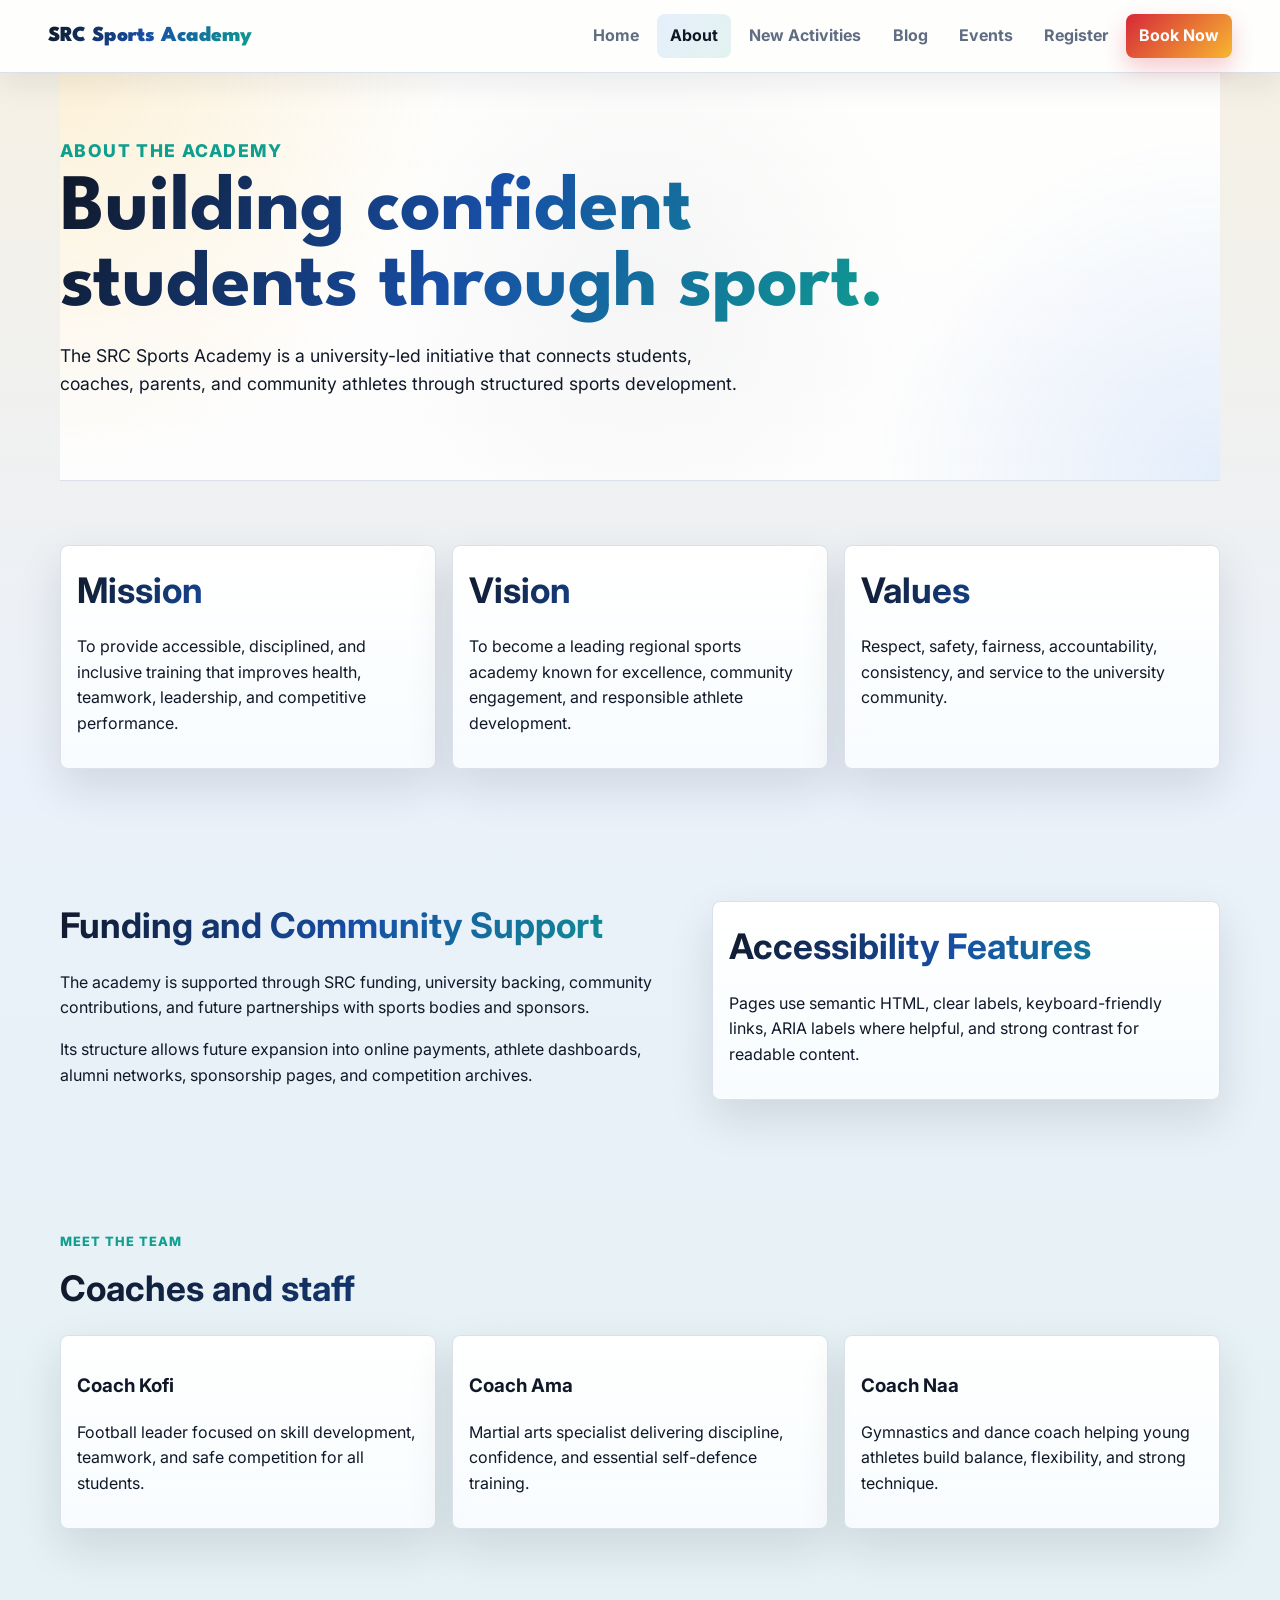
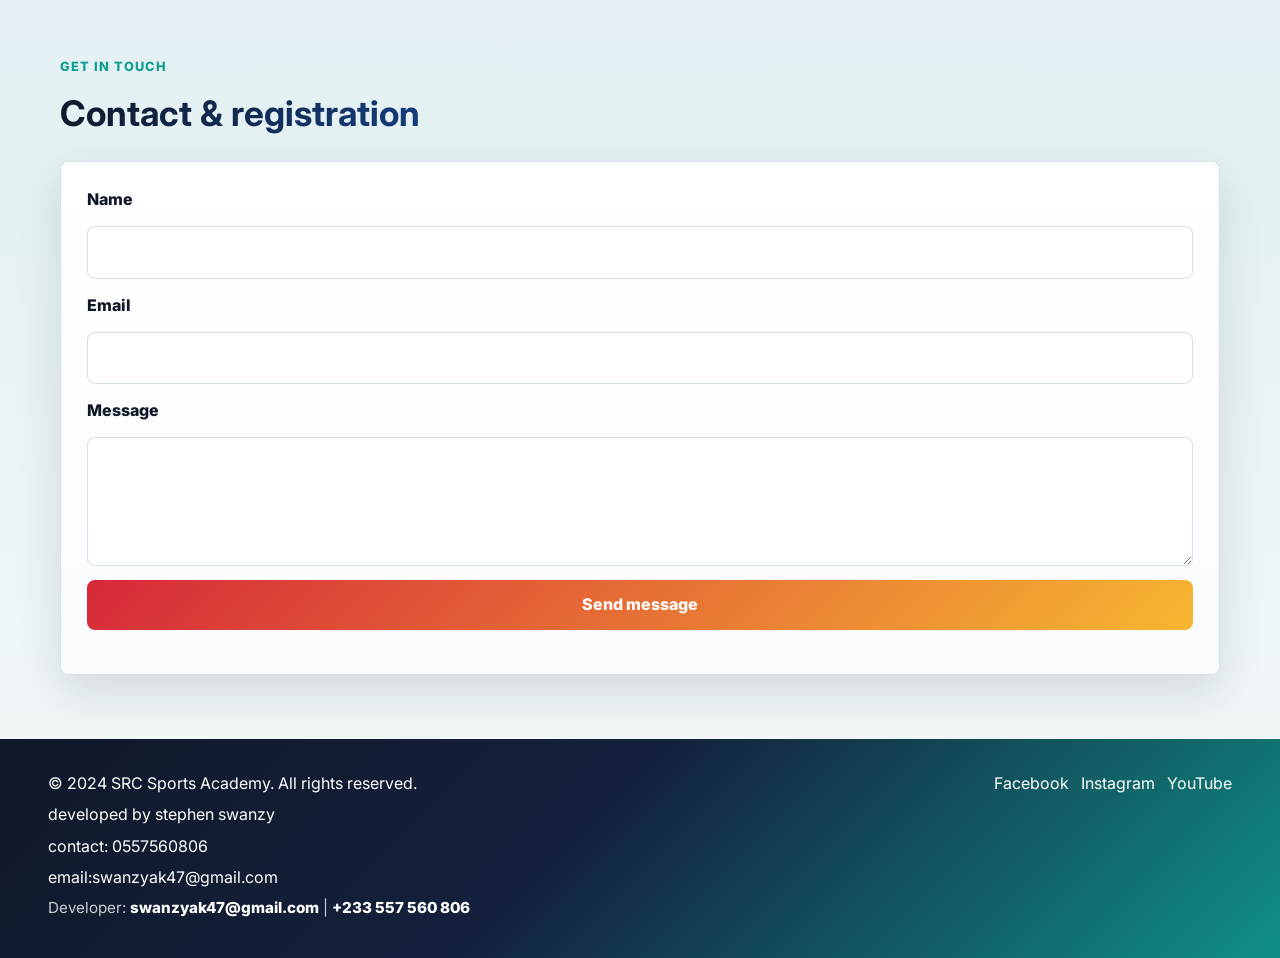
==== about.html @ c1845fde "Fix hosted asset paths" ====
<!DOCTYPE html>
<html lang="en">
<head>
  <meta charset="UTF-8">
  <meta name="viewport" content="width=device-width, initial-scale=1.0">
  <title>SRC Sports Academy | About</title>
  <link rel="stylesheet" href="css/styles.css">
</head>
<body>
  <header class="site-header">
    <a class="brand" href="index.html">SRC Sports Academy</a>
    <button class="nav-toggle" type="button" aria-label="Open navigation" aria-expanded="false">☰</button>
    <nav class="site-nav" aria-label="Main navigation">
      <a href="index.html">Home</a>
      <a class="active" href="about.html">About</a>
      <a href="activities.html">New Activities</a>
      <a href="blog.html">Blog</a>
      <a href="events.html">Events</a>
      <a href="register.html">Register</a>
      <a class="book-link" href="booking.html">Book Now</a>
    </nav>
  </header>

  <main class="page-shell">
    <section class="page-hero">
      <p class="eyebrow">About the academy</p>
      <h1>Building confident students through sport.</h1>
      <p>The SRC Sports Academy is a university-led initiative that connects students, coaches, parents, and community athletes through structured sports development.</p>
    </section>

    <section class="section card-grid three-column">
      <article class="info-card searchable">
        <h2>Mission</h2>
        <p>To provide accessible, disciplined, and inclusive training that improves health, teamwork, leadership, and competitive performance.</p>
      </article>
      <article class="info-card searchable">
        <h2>Vision</h2>
        <p>To become a leading regional sports academy known for excellence, community engagement, and responsible athlete development.</p>
      </article>
      <article class="info-card searchable">
        <h2>Values</h2>
        <p>Respect, safety, fairness, accountability, consistency, and service to the university community.</p>
      </article>
    </section>

    <section class="section split-section">
      <div class="searchable">
        <h2>Funding and Community Support</h2>
        <p>The academy is supported through SRC funding, university backing, community contributions, and future partnerships with sports bodies and sponsors.</p>
        <p>Its structure allows future expansion into online payments, athlete dashboards, alumni networks, sponsorship pages, and competition archives.</p>
      </div>
      <aside class="notice-box" aria-label="Accessibility features">
        <h2>Accessibility Features</h2>
        <p>Pages use semantic HTML, clear labels, keyboard-friendly links, ARIA labels where helpful, and strong contrast for readable content.</p>
      </aside>
    </section>

    <section class="section" aria-labelledby="coach-title">
      <div class="section-heading">
        <p class="eyebrow">Meet the team</p>
        <h2 id="coach-title">Coaches and staff</h2>
      </div>
      <div class="card-grid three-column">
        <article class="info-card searchable">
          <h3>Coach Kofi</h3>
          <p>Football leader focused on skill development, teamwork, and safe competition for all students.</p>
        </article>
        <article class="info-card searchable">
          <h3>Coach Ama</h3>
          <p>Martial arts specialist delivering discipline, confidence, and essential self-defence training.</p>
        </article>
        <article class="info-card searchable">
          <h3>Coach Naa</h3>
          <p>Gymnastics and dance coach helping young athletes build balance, flexibility, and strong technique.</p>
        </article>
      </div>
    </section>

    <section class="section" aria-labelledby="contact-title">
      <div class="section-heading">
        <p class="eyebrow">Get in touch</p>
        <h2 id="contact-title">Contact & registration</h2>
      </div>
      <form class="academy-form validate-form" data-form-type="contact" aria-label="Contact form">
        <label for="contact-name">Name</label>
        <input id="contact-name" name="fullName" type="text" required>

        <label for="contact-email">Email</label>
        <input id="contact-email" name="email" type="email" required>

        <label for="contact-message">Message</label>
        <textarea id="contact-message" name="notes" rows="4" required></textarea>

        <button class="primary-button" type="submit">Send message</button>
        <p class="form-message" aria-live="polite"></p>
      </form>
    </section>
  </main>

  <footer class="site-footer">
    <div>

      <p>&copy; 2024 SRC Sports Academy. All rights reserved.</p>
      <p>developed by stephen swanzy</p>
      <p>contact: 0557560806</p>
      <p>email:swanzyak47@gmail.com</p>
      <p class="developer-credit">Developer: <a href="mailto:swanzyak47@gmail.com">swanzyak47@gmail.com</a> | <a href="tel:+233557560806">+233 557 560 806</a></p>
    </div>
    <div class="social-links">
      <a href="https://www.facebook.com">Facebook</a>
      <a href="https://www.instagram.com">Instagram</a>
      <a href="https://www.youtube.com">YouTube</a>
    </div>
  </footer>
  <script src="https://code.jquery.com/jquery-3.7.1.min.js"></script>
  <script src="javascript/app.js"></script>
</body>
</html>
---- css/styles.css ----
@import url("https://fonts.googleapis.com/css2?family=Inter:wght@400;500;700;800;900&family=League+Spartan:wght@700;800;900&display=swap");

:root {
  --ink: #101828;
  --navy: #14213d;
  --muted: #5f6c82;
  --paper: #f6f8fb;
  --panel: #ffffff;
  --panel-soft: rgba(255, 255, 255, 0.86);
  --line: #d7deea;
  --accent: #d62839;
  --accent-dark: #9f1d2b;
  --gold: #f7b731;
  --green: #0f9f8f;
  --sky: #2f80ed;
  --shadow: 0 18px 45px rgba(16, 24, 40, 0.12);
  --shadow-strong: 0 24px 70px rgba(16, 24, 40, 0.2);
  --heading-gradient: linear-gradient(120deg, #101828 0%, #174ea6 48%, #0f9f8f 100%);
  --hero-gradient: linear-gradient(120deg, #ffffff 0%, #f7b731 45%, #80e8dc 100%);
  --button-gradient: linear-gradient(135deg, #d62839, #f7b731);
}

* {
  box-sizing: border-box;
}

html {
  scroll-behavior: smooth;
}

body {
  margin: 0;
  font-family: "Inter", Arial, Helvetica, sans-serif;
  line-height: 1.6;
  color: var(--ink);
  background:
    linear-gradient(180deg, rgba(247, 183, 49, 0.12), rgba(47, 128, 237, 0.06) 30%, rgba(15, 159, 143, 0.08) 70%, rgba(246, 248, 251, 1)),
    var(--paper);
}

img,
video,
iframe {
  max-width: 100%;
}

a {
  color: inherit;
}

button,
input,
select,
textarea {
  font: inherit;
}

button:focus-visible,
a:focus-visible,
input:focus-visible,
select:focus-visible,
textarea:focus-visible {
  outline: 3px solid var(--gold);
  outline-offset: 3px;
}

.site-header {
  position: sticky;
  top: 0;
  z-index: 20;
  display: flex;
  align-items: center;
  justify-content: space-between;
  gap: 1rem;
  padding: 0.9rem clamp(1rem, 4vw, 3rem);
  background: rgba(255, 255, 255, 0.9);
  border-bottom: 1px solid rgba(215, 222, 234, 0.9);
  box-shadow: 0 10px 30px rgba(16, 24, 40, 0.08);
  backdrop-filter: blur(16px);
}

.brand {
  font-family: "League Spartan", Arial, Helvetica, sans-serif;
  font-size: 1.34rem;
  font-weight: 900;
  text-decoration: none;
  color: transparent;
  background: var(--heading-gradient);
  background-clip: text;
  -webkit-background-clip: text;
}

.site-nav {
  display: flex;
  align-items: center;
  gap: 0.35rem;
}

.site-nav a {
  text-decoration: none;
  padding: 0.55rem 0.8rem;
  border-radius: 8px;
  color: var(--muted);
  font-weight: 700;
  transition: background 0.2s ease, color 0.2s ease, transform 0.2s ease;
}

.site-nav a:hover,
.site-nav a.active {
  background: linear-gradient(135deg, rgba(47, 128, 237, 0.12), rgba(15, 159, 143, 0.12));
  color: var(--ink);
}

.site-nav a:hover {
  transform: translateY(-1px);
}

.site-nav .book-link {
  color: #ffffff;
  background: var(--button-gradient);
  box-shadow: 0 10px 22px rgba(214, 40, 57, 0.24);
}

.site-nav .book-link:hover,
.site-nav .book-link.active {
  color: #ffffff;
  background: linear-gradient(135deg, var(--accent-dark), #d48605);
}

.nav-toggle {
  display: none;
  border: 1px solid var(--line);
  background: var(--panel);
  color: var(--ink);
  border-radius: 8px;
  padding: 0.45rem 0.7rem;
  cursor: pointer;
}

.hero {
  position: relative;
  min-height: 86vh;
  display: grid;
  align-items: end;
  overflow: hidden;
  background: var(--navy);
}

.hero::after {
  content: "";
  position: absolute;
  inset: 0;
  background:
    linear-gradient(90deg, rgba(8, 16, 35, 0.94), rgba(20, 33, 61, 0.62) 52%, rgba(20, 33, 61, 0.18)),
    linear-gradient(0deg, rgba(8, 16, 35, 0.82), rgba(8, 16, 35, 0.08) 48%);
}

.hero-video {
  position: absolute;
  inset: 0;
  width: 100%;
  height: 100%;
  object-fit: cover;
  opacity: 0.86;
}

.hero-overlay {
  position: relative;
  z-index: 1;
  width: min(900px, 92vw);
  padding: 0 clamp(1rem, 4vw, 3rem) 9vh;
  color: #ffffff;
}

.hero h1,
.page-hero h1 {
  margin: 0;
  font-family: "League Spartan", Arial, Helvetica, sans-serif;
  font-size: clamp(3.7rem, 11vw, 8.8rem);
  line-height: 0.88;
  letter-spacing: 0;
}

.hero-lead,
.page-hero p {
  max-width: 700px;
  font-size: 1.1rem;
}

.hero h1 {
  max-width: 920px;
  color: transparent;
  background: var(--hero-gradient);
  background-clip: text;
  -webkit-background-clip: text;
  text-shadow: 0 10px 34px rgba(0, 0, 0, 0.35);
}

.page-hero h1,
.section-heading h2,
.section h2,
.search-panel h2 {
  color: transparent;
  background: var(--heading-gradient);
  background-clip: text;
  -webkit-background-clip: text;
}

.page-hero h1 {
  max-width: 850px;
  font-size: clamp(2.7rem, 7vw, 5rem);
  line-height: 0.95;
}

.hero-lead {
  margin: 1.15rem 0 0;
  color: rgba(255, 255, 255, 0.94);
  font-size: clamp(1.08rem, 2vw, 1.45rem);
  font-weight: 500;
  line-height: 1.55;
}

.eyebrow {
  margin: 0 0 0.45rem;
  color: var(--green);
  font-size: 0.8rem;
  font-weight: 800;
  letter-spacing: 0.08em;
  text-transform: uppercase;
}

.hero .eyebrow {
  color: var(--gold);
}

.primary-button {
  display: inline-flex;
  align-items: center;
  justify-content: center;
  min-height: 44px;
  border: 0;
  border-radius: 8px;
  padding: 0.75rem 1rem;
  color: #ffffff;
  background: var(--button-gradient);
  text-decoration: none;
  font-weight: 800;
  cursor: pointer;
  transition: background 0.2s ease, transform 0.2s ease, box-shadow 0.2s ease;
}

.primary-button:hover {
  background: linear-gradient(135deg, var(--accent-dark), #d48605);
  transform: translateY(-1px);
  box-shadow: var(--shadow);
}

.secondary-button {
  display: inline-flex;
  align-items: center;
  justify-content: center;
  min-height: 44px;
  border: 1px solid rgba(255, 255, 255, 0.55);
  border-radius: 8px;
  padding: 0.75rem 1rem;
  color: #ffffff;
  background: rgba(255, 255, 255, 0.08);
  text-decoration: none;
  font-weight: 800;
  transition: background 0.2s ease, transform 0.2s ease;
}

.secondary-button:hover {
  background: rgba(255, 255, 255, 0.18);
  transform: translateY(-1px);
}

.hero-actions,
.hero-stats {
  display: flex;
  gap: 0.8rem;
  flex-wrap: wrap;
  align-items: center;
}

.hero-actions {
  margin-top: 1.25rem;
}

.hero-stats {
  margin-top: 1.5rem;
}

.hero-stats span {
  min-width: 120px;
  border: 1px solid rgba(255, 255, 255, 0.22);
  border-radius: 8px;
  padding: 0.65rem 0.8rem;
  background: rgba(255, 255, 255, 0.13);
  backdrop-filter: blur(8px);
  box-shadow: 0 16px 34px rgba(0, 0, 0, 0.16);
}

.hero-stats strong {
  display: block;
  color: var(--gold);
  font-size: 1.45rem;
  line-height: 1;
}

.page-shell {
  width: min(1160px, 92vw);
  margin: 0 auto;
}

.page-hero,
.section,
.search-panel,
.form-section {
  padding: clamp(2.2rem, 6vw, 4rem) 0;
}

.page-hero {
  position: relative;
  border-bottom: 1px solid rgba(215, 222, 234, 0.9);
  background: radial-gradient(circle at top left, rgba(247, 183, 49, 0.18), transparent 32%),
    radial-gradient(circle at bottom right, rgba(47, 128, 237, 0.12), transparent 28%),
    linear-gradient(180deg, rgba(255, 255, 255, 0.92), rgba(255, 255, 255, 0.88));
  overflow: hidden;
}

.page-hero::before {
  content: "";
  position: absolute;
  inset: 0;
  background: radial-gradient(circle at center, rgba(20, 33, 61, 0.04), transparent 45%);
  pointer-events: none;
}

.page-hero * {
  position: relative;
}

.feature-card {
  background: linear-gradient(180deg, rgba(255, 255, 255, 0.98), rgba(249, 252, 255, 0.95));
  border: 1px solid rgba(215, 222, 234, 0.9);
  border-radius: 16px;
  box-shadow: 0 18px 40px rgba(16, 24, 40, 0.08);
  padding: 1.5rem;
}

.feature-card h3,
.feature-card p {
  margin: 0;
}

.faq-list {
  margin: 1rem 0 0;
  padding-left: 1.2rem;
  color: var(--muted);
}

.faq-list li {
  margin-bottom: 0.85rem;
  line-height: 1.55;
}

.faq-list strong {
  display: block;
  margin-bottom: 0.25rem;
  color: var(--ink);
}

.section-heading {
  margin-bottom: 1.2rem;
}

.section-heading h2,
.section h2,
.search-panel h2 {
  margin: 0;
  font-size: clamp(1.5rem, 3vw, 2.2rem);
}

.search-panel {
  width: min(1160px, 92vw);
  margin: 0 auto;
  display: grid;
  grid-template-columns: 1fr minmax(240px, 420px);
  gap: 1rem;
  align-items: end;
  padding-inline: clamp(1rem, 3vw, 1.4rem);
  border: 1px solid rgba(215, 222, 234, 0.86);
  border-radius: 8px;
  background: var(--panel-soft);
  box-shadow: var(--shadow);
  backdrop-filter: blur(14px);
}

.search-label {
  font-weight: 800;
}

.site-search,
.academy-form input,
.academy-form select,
.academy-form textarea,
.forum-form input,
.forum-form textarea {
  width: 100%;
  border: 1px solid rgba(215, 222, 234, 0.95);
  border-radius: 8px;
  padding: 0.78rem 0.85rem;
  background: rgba(255, 255, 255, 0.94);
  color: var(--ink);
  box-shadow: inset 0 1px 0 rgba(255, 255, 255, 0.75);
  transition: border-color 0.2s ease, box-shadow 0.2s ease;
}

.site-search:focus,
.academy-form input:focus,
.academy-form select:focus,
.academy-form textarea:focus,
.forum-form input:focus,
.forum-form textarea:focus {
  border-color: var(--sky);
  box-shadow: 0 0 0 4px rgba(47, 128, 237, 0.12);
}

.help-text,
.form-message {
  margin: 0.35rem 0 0;
  color: var(--muted);
}

.card-grid {
  display: grid;
  grid-template-columns: repeat(4, minmax(0, 1fr));
  gap: 1rem;
}

.two-column {
  grid-template-columns: repeat(2, minmax(0, 1fr));
}

.three-column {
  grid-template-columns: repeat(3, minmax(0, 1fr));
}

.sport-card,
.info-card,
.feature-card,
.post-card,
.question-card,
.notice-box {
  background: linear-gradient(180deg, rgba(255, 255, 255, 0.97), rgba(249, 252, 255, 0.93));
  border: 1px solid rgba(215, 222, 234, 0.9);
  border-radius: 8px;
  box-shadow: var(--shadow);
}

.sport-card {
  overflow: hidden;
  transition: transform 0.2s ease, box-shadow 0.2s ease;
}

.sport-card:hover {
  transform: translateY(-4px);
  box-shadow: var(--shadow-strong);
}

.sport-card img {
  display: block;
  width: 100%;
  aspect-ratio: 4 / 3;
  object-fit: cover;
  background: #d8dee8;
  filter: saturate(1.08) contrast(1.02);
}

.sport-card h3,
.sport-card p,
.info-card,
.feature-card,
.post-card,
.question-card,
.notice-box {
  padding: 1rem;
}

.sport-card h3 {
  margin: 0;
  font-size: 1.1rem;
  color: var(--navy);
}

.sport-card p {
  margin: 0;
  padding-top: 0;
  color: var(--muted);
}

.split-section {
  display: grid;
  grid-template-columns: 1.1fr 0.9fr;
  gap: 2rem;
  align-items: center;
}

.media-frame iframe {
  width: 100%;
  aspect-ratio: 16 / 9;
  border: 0;
  border-radius: 8px;
  box-shadow: var(--shadow-strong);
}

.counter-box {
  display: inline-flex;
  border: 1px solid rgba(215, 222, 234, 0.95);
  border-radius: 8px;
  padding: 0.7rem 1rem;
  background: linear-gradient(135deg, #ffffff, #eefaf8);
  font-weight: 800;
  box-shadow: var(--shadow);
}

.academy-form,
.forum-form {
  display: grid;
  gap: 0.85rem;
}

.academy-form {
  background: linear-gradient(180deg, #ffffff, #f9fcff);
  border: 1px solid rgba(215, 222, 234, 0.95);
  border-radius: 8px;
  padding: clamp(1rem, 3vw, 1.6rem);
  box-shadow: var(--shadow);
}

.academy-form label,
.forum-form label {
  font-weight: 800;
}

.check-row {
  display: flex;
  align-items: center;
  gap: 0.6rem;
}

.check-row input {
  width: auto;
}

.captcha-box {
  border: 1px dashed var(--green);
  border-radius: 8px;
  padding: 1rem;
  background: linear-gradient(135deg, #eefaf8, #fff8e7);
}

.forum-panel {
  display: grid;
  gap: 1rem;
}

.forum-list {
  display: grid;
  gap: 1rem;
}

.post-date {
  color: var(--accent-dark);
  font-weight: 800;
}

.table-wrap {
  overflow-x: auto;
}

table {
  width: 100%;
  border-collapse: collapse;
  background: #ffffff;
  border-radius: 8px;
  overflow: hidden;
  box-shadow: var(--shadow);
}

th,
td {
  padding: 0.9rem;
  border-bottom: 1px solid var(--line);
  text-align: left;
  vertical-align: top;
}

th {
  background: linear-gradient(135deg, var(--navy), #174ea6);
  color: #ffffff;
}

.is-hidden {
  display: none;
}

.site-footer {
  display: flex;
  justify-content: space-between;
  gap: 1rem;
  flex-wrap: wrap;
  padding: 2rem clamp(1rem, 4vw, 3rem);
  color: #ffffff;
  background:
    linear-gradient(135deg, rgba(16, 24, 40, 0.98), rgba(20, 33, 61, 0.98) 45%, rgba(15, 159, 143, 0.88)),
    var(--navy);
}

.site-footer p {
  margin: 0 0 0.35rem;
}

.developer-credit {
  color: rgba(255, 255, 255, 0.78);
  font-size: 0.95rem;
}

.developer-credit a {
  color: #ffffff;
  font-weight: 800;
  text-decoration: none;
}

.developer-credit a:hover {
  text-decoration: underline;
}

.social-links {
  display: flex;
  gap: 0.75rem;
  flex-wrap: wrap;
}

.social-links a {
  color: #ffffff;
  text-decoration: none;
  border-bottom: 1px solid transparent;
}

.social-links a:hover {
  border-color: #ffffff;
}

@media (max-width: 1024px) {
  .card-grid {
    grid-template-columns: repeat(2, minmax(0, 1fr));
  }

  .search-panel,
  .split-section {
    grid-template-columns: 1fr;
  }
}

@media (max-width: 900px) {
  .page-shell {
    width: 100%;
    margin: 0 auto;
  }

  .page-hero,
  .section,
  .search-panel,
  .form-section {
    padding-inline: clamp(1rem, 4vw, 1.5rem);
  }

  .hero-overlay {
    width: 100%;
    padding-bottom: 6rem;
  }

  .hero-actions,
  .hero-stats {
    flex-direction: column;
    align-items: stretch;
  }

  .hero-stats span {
    min-width: auto;
    width: 100%;
  }
}

@media (max-width: 760px) {
  .nav-toggle {
    display: inline-flex;
  }

  .site-header {
    position: relative;
    align-items: flex-start;
    flex-wrap: wrap;
    padding-bottom: 0.5rem;
  }

  .site-nav {
    position: absolute;
    top: 100%;
    left: 0;
    right: 0;
    display: none;
    flex-direction: column;
    align-items: stretch;
    gap: 0.5rem;
    padding: 0.75rem 1rem 1rem;
    background: #ffffff;
    border-bottom: 1px solid var(--line);
    box-shadow: 0 18px 40px rgba(16, 24, 40, 0.12);
  }

  .site-nav.open {
    display: flex;
  }

  .site-nav a {
    width: 100%;
    border-radius: 0.75rem;
  }

  .hero {
    min-height: 72vh;
  }

  .hero h1 {
    font-size: clamp(2.7rem, 14vw, 4.2rem);
  }

  .card-grid,
  .two-column,
  .three-column {
    grid-template-columns: 1fr;
  }

  .site-footer {
    display: grid;
    gap: 1.5rem;
  }
}

@media (max-width: 520px) {
  .site-header {
    padding: 0.9rem 1rem 0.5rem;
  }

  .site-nav {
    padding: 0.7rem 0.9rem 0.9rem;
  }

  .hero-overlay {
    padding-bottom: 5rem;
  }

  .hero-lead,
  .page-hero p,
  .section-heading h2 {
    font-size: 1rem;
  }

  .site-footer {
    padding: 1.5rem 1rem;
  }
}
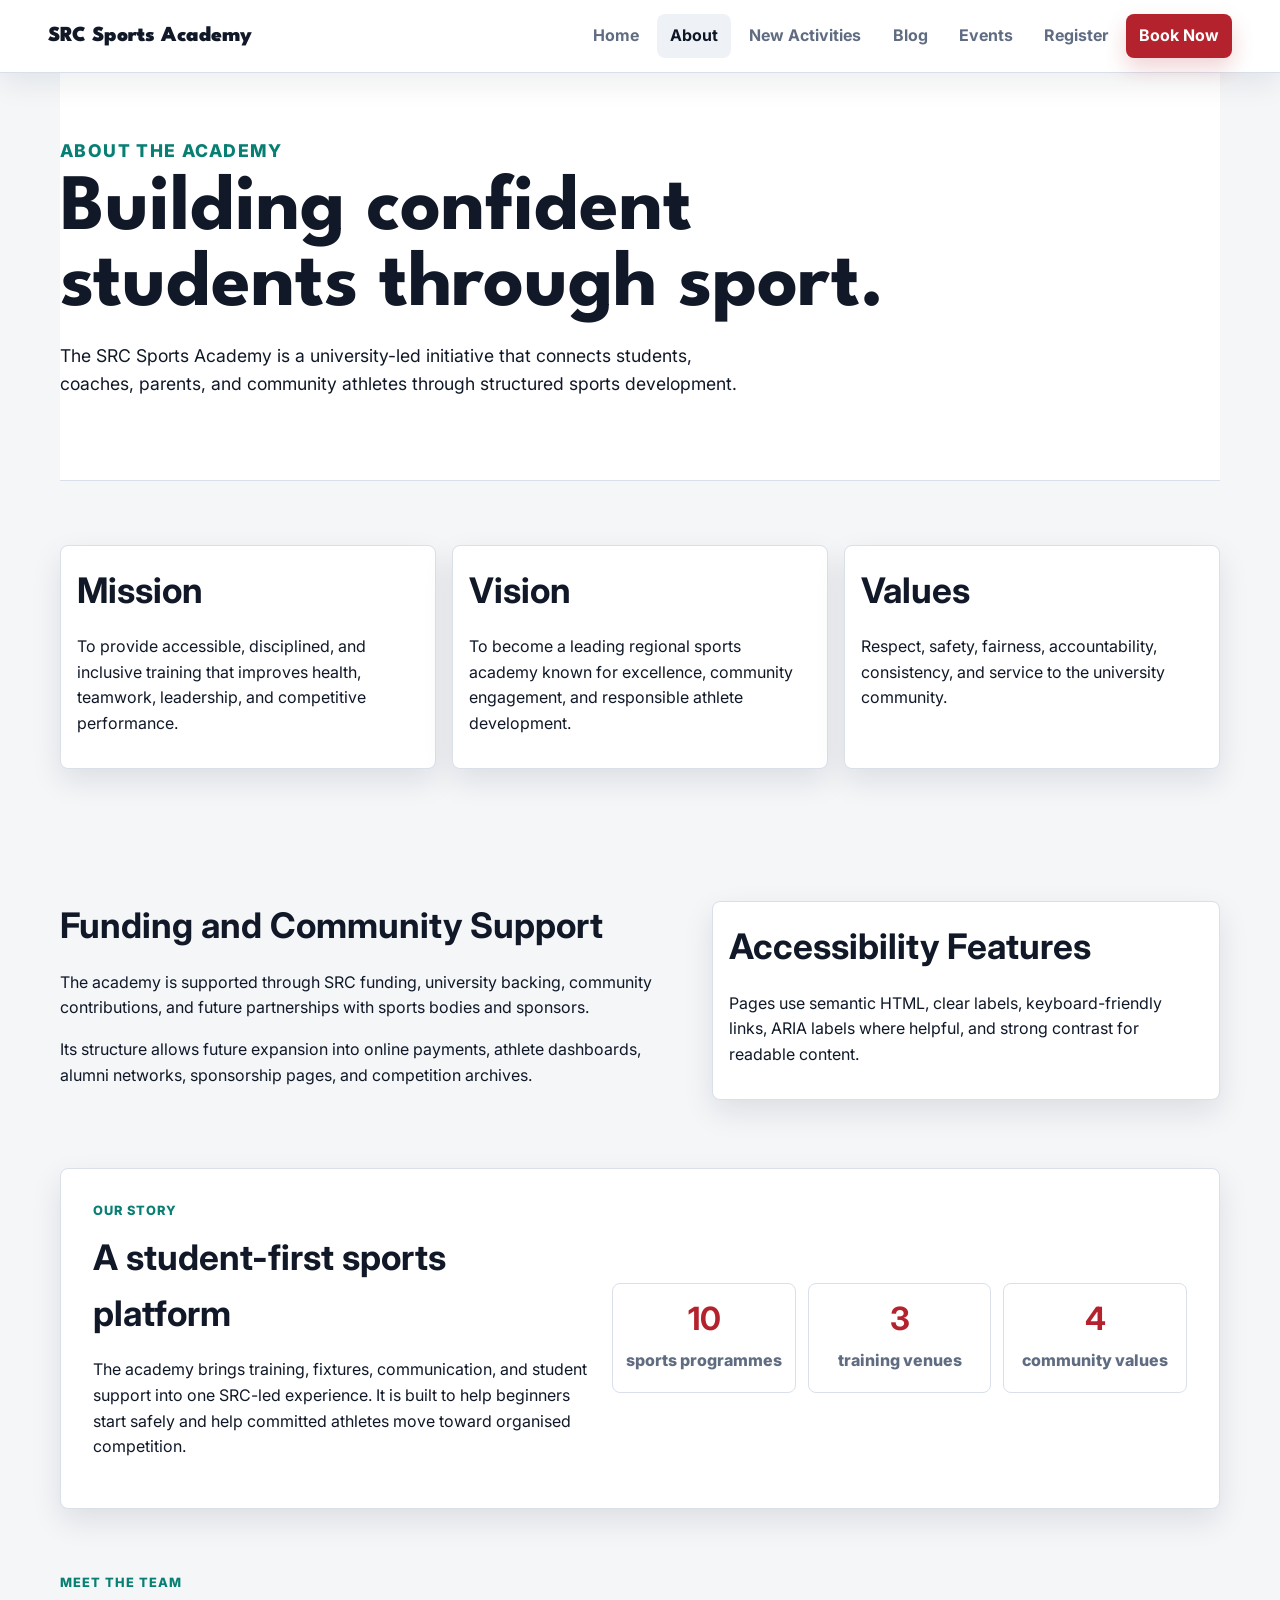
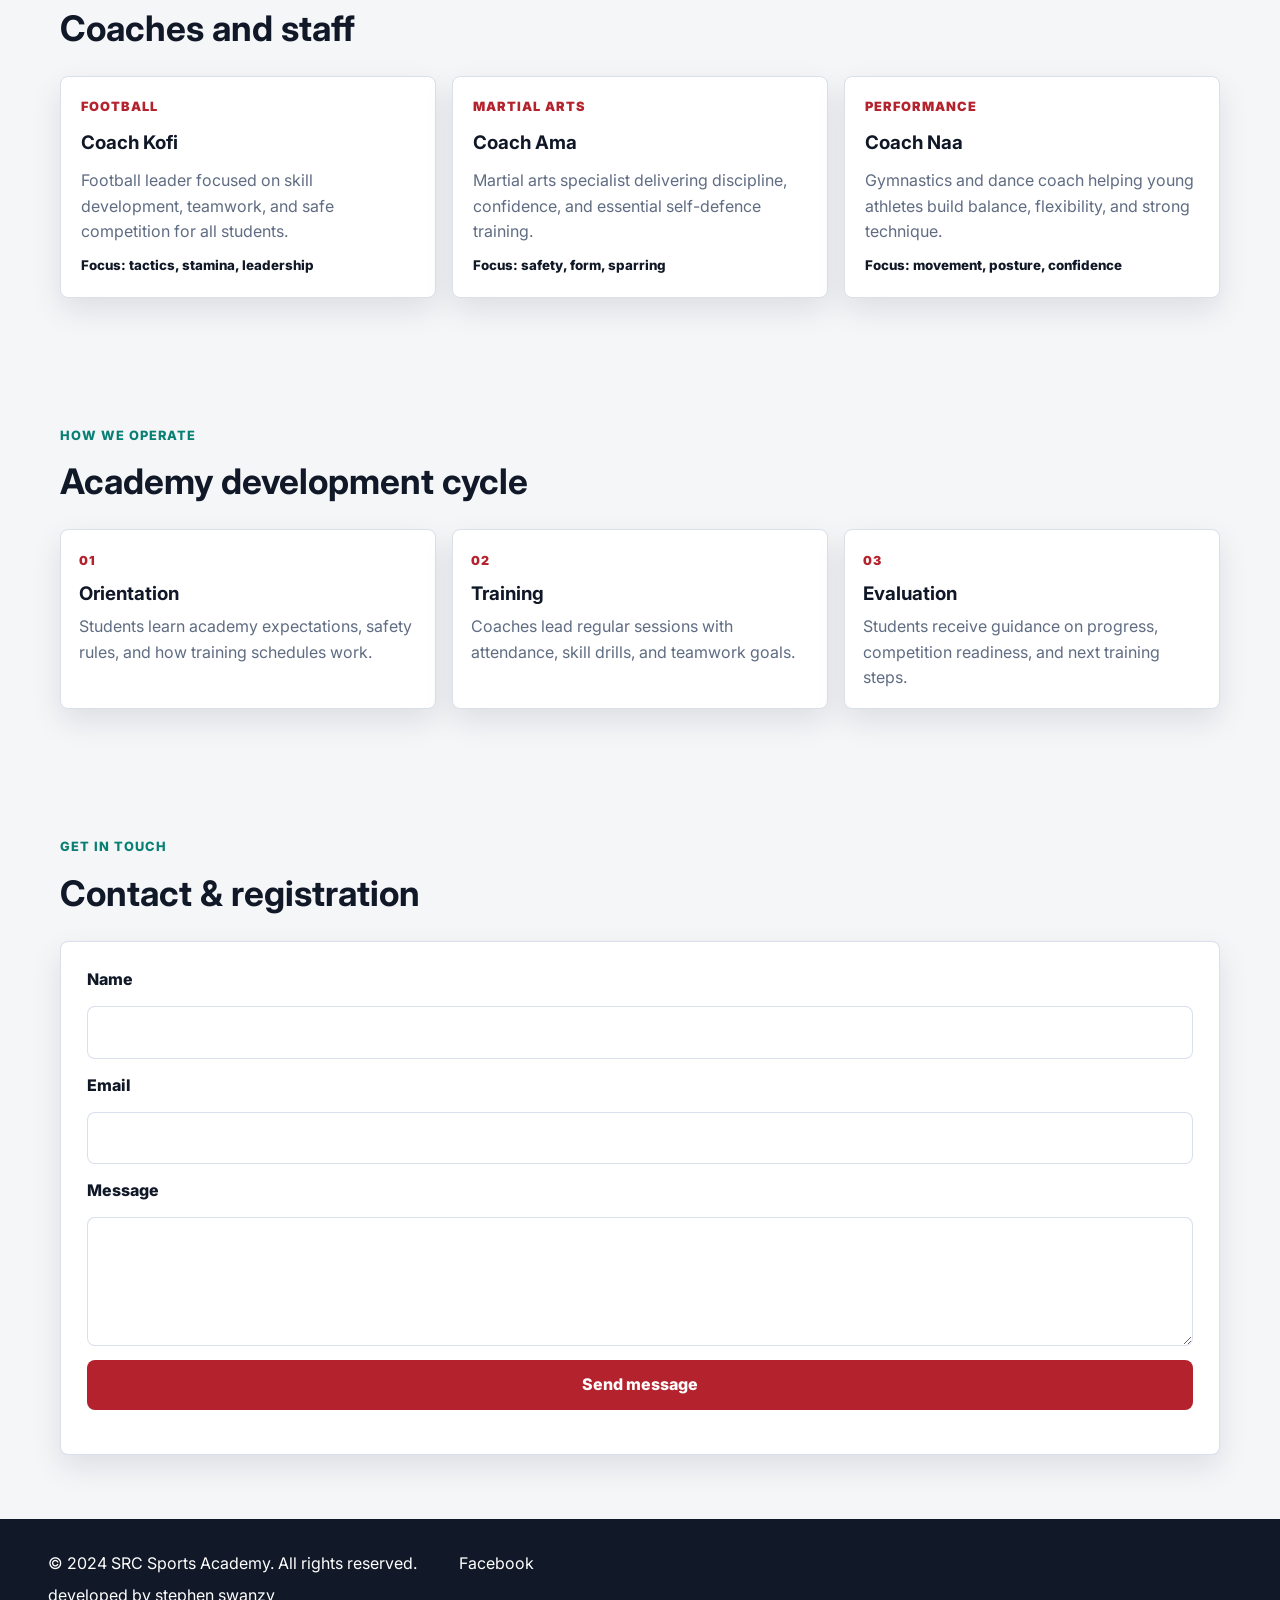
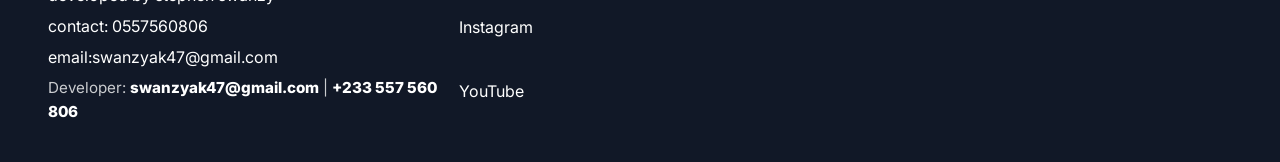
==== commit 362c6c69: "Give each navigation page distinct sections" ====
--- a/about.html
+++ b/about.html
@@ -9,7 +9,7 @@
 <body>
   <header class="site-header">
     <a class="brand" href="index.html">SRC Sports Academy</a>
-    <button class="nav-toggle" type="button" aria-label="Open navigation" aria-expanded="false">☰</button>
+    <button class="nav-toggle" type="button" aria-label="Open navigation" aria-expanded="false">&#9776;</button>
     <nav class="site-nav" aria-label="Main navigation">
       <a href="index.html">Home</a>
       <a class="active" href="about.html">About</a>
@@ -55,24 +55,55 @@
       </aside>
     </section>
 
+    <section class="section page-band" aria-labelledby="story-title">
+      <div>
+        <p class="eyebrow">Our story</p>
+        <h2 id="story-title">A student-first sports platform</h2>
+        <p>The academy brings training, fixtures, communication, and student support into one SRC-led experience. It is built to help beginners start safely and help committed athletes move toward organised competition.</p>
+      </div>
+      <div class="metric-grid">
+        <article><strong>10</strong><span>sports programmes</span></article>
+        <article><strong>3</strong><span>training venues</span></article>
+        <article><strong>4</strong><span>community values</span></article>
+      </div>
+    </section>
+
     <section class="section" aria-labelledby="coach-title">
       <div class="section-heading">
         <p class="eyebrow">Meet the team</p>
         <h2 id="coach-title">Coaches and staff</h2>
       </div>
       <div class="card-grid three-column">
-        <article class="info-card searchable">
+        <article class="coach-card searchable">
+          <span>Football</span>
           <h3>Coach Kofi</h3>
           <p>Football leader focused on skill development, teamwork, and safe competition for all students.</p>
+          <small>Focus: tactics, stamina, leadership</small>
         </article>
-        <article class="info-card searchable">
+        <article class="coach-card searchable">
+          <span>Martial Arts</span>
           <h3>Coach Ama</h3>
           <p>Martial arts specialist delivering discipline, confidence, and essential self-defence training.</p>
+          <small>Focus: safety, form, sparring</small>
         </article>
-        <article class="info-card searchable">
+        <article class="coach-card searchable">
+          <span>Performance</span>
           <h3>Coach Naa</h3>
           <p>Gymnastics and dance coach helping young athletes build balance, flexibility, and strong technique.</p>
+          <small>Focus: movement, posture, confidence</small>
         </article>
+      </div>
+    </section>
+
+    <section class="section timeline-section" aria-labelledby="timeline-title">
+      <div class="section-heading">
+        <p class="eyebrow">How we operate</p>
+        <h2 id="timeline-title">Academy development cycle</h2>
+      </div>
+      <div class="timeline-list">
+        <article class="searchable"><span>01</span><h3>Orientation</h3><p>Students learn academy expectations, safety rules, and how training schedules work.</p></article>
+        <article class="searchable"><span>02</span><h3>Training</h3><p>Coaches lead regular sessions with attendance, skill drills, and teamwork goals.</p></article>
+        <article class="searchable"><span>03</span><h3>Evaluation</h3><p>Students receive guidance on progress, competition readiness, and next training steps.</p></article>
       </div>
     </section>
 
--- a/css/styles.css
+++ b/css/styles.css
@@ -2,22 +2,19 @@
 
 :root {
   --ink: #101828;
-  --navy: #14213d;
+  --navy: #111827;
   --muted: #5f6c82;
-  --paper: #f6f8fb;
+  --paper: #f4f6f8;
   --panel: #ffffff;
-  --panel-soft: rgba(255, 255, 255, 0.86);
-  --line: #d7deea;
-  --accent: #d62839;
-  --accent-dark: #9f1d2b;
-  --gold: #f7b731;
-  --green: #0f9f8f;
-  --sky: #2f80ed;
-  --shadow: 0 18px 45px rgba(16, 24, 40, 0.12);
-  --shadow-strong: 0 24px 70px rgba(16, 24, 40, 0.2);
-  --heading-gradient: linear-gradient(120deg, #101828 0%, #174ea6 48%, #0f9f8f 100%);
-  --hero-gradient: linear-gradient(120deg, #ffffff 0%, #f7b731 45%, #80e8dc 100%);
-  --button-gradient: linear-gradient(135deg, #d62839, #f7b731);
+  --panel-soft: #ffffff;
+  --line: #d9e0ea;
+  --accent: #b4232d;
+  --accent-dark: #8f1d26;
+  --gold: #d99a20;
+  --green: #087f73;
+  --sky: #2563eb;
+  --shadow: 0 12px 30px rgba(16, 24, 40, 0.1);
+  --shadow-strong: 0 18px 46px rgba(16, 24, 40, 0.16);
 }
 
 * {
@@ -33,9 +30,30 @@
   font-family: "Inter", Arial, Helvetica, sans-serif;
   line-height: 1.6;
   color: var(--ink);
-  background:
-    linear-gradient(180deg, rgba(247, 183, 49, 0.12), rgba(47, 128, 237, 0.06) 30%, rgba(15, 159, 143, 0.08) 70%, rgba(246, 248, 251, 1)),
-    var(--paper);
+  overflow-x: hidden;
+  background: var(--paper);
+}
+
+.page-loader {
+  position: fixed;
+  inset: 0;
+  z-index: 100;
+  display: grid;
+  place-items: center;
+  color: #ffffff;
+  background: var(--navy);
+  transition: opacity 0.35s ease, visibility 0.35s ease;
+}
+
+.page-loader span {
+  font-family: "League Spartan", Arial, Helvetica, sans-serif;
+  font-size: clamp(1.8rem, 6vw, 3.4rem);
+  font-weight: 900;
+}
+
+.page-loader.hidden {
+  opacity: 0;
+  visibility: hidden;
 }
 
 img,
@@ -46,6 +64,10 @@
 
 a {
   color: inherit;
+}
+
+main {
+  min-width: 0;
 }
 
 button,
@@ -73,10 +95,9 @@
   justify-content: space-between;
   gap: 1rem;
   padding: 0.9rem clamp(1rem, 4vw, 3rem);
-  background: rgba(255, 255, 255, 0.9);
-  border-bottom: 1px solid rgba(215, 222, 234, 0.9);
+  background: #ffffff;
+  border-bottom: 1px solid var(--line);
   box-shadow: 0 10px 30px rgba(16, 24, 40, 0.08);
-  backdrop-filter: blur(16px);
 }
 
 .brand {
@@ -84,16 +105,14 @@
   font-size: 1.34rem;
   font-weight: 900;
   text-decoration: none;
-  color: transparent;
-  background: var(--heading-gradient);
-  background-clip: text;
-  -webkit-background-clip: text;
+  color: var(--navy);
 }
 
 .site-nav {
   display: flex;
   align-items: center;
   gap: 0.35rem;
+  min-width: 0;
 }
 
 .site-nav a {
@@ -107,7 +126,7 @@
 
 .site-nav a:hover,
 .site-nav a.active {
-  background: linear-gradient(135deg, rgba(47, 128, 237, 0.12), rgba(15, 159, 143, 0.12));
+  background: #eef2f7;
   color: var(--ink);
 }
 
@@ -117,14 +136,14 @@
 
 .site-nav .book-link {
   color: #ffffff;
-  background: var(--button-gradient);
-  box-shadow: 0 10px 22px rgba(214, 40, 57, 0.24);
+  background: var(--accent);
+  box-shadow: 0 10px 22px rgba(180, 35, 45, 0.2);
 }
 
 .site-nav .book-link:hover,
 .site-nav .book-link.active {
   color: #ffffff;
-  background: linear-gradient(135deg, var(--accent-dark), #d48605);
+  background: var(--accent-dark);
 }
 
 .nav-toggle {
@@ -139,7 +158,7 @@
 
 .hero {
   position: relative;
-  min-height: 86vh;
+  min-height: 86svh;
   display: grid;
   align-items: end;
   overflow: hidden;
@@ -151,8 +170,8 @@
   position: absolute;
   inset: 0;
   background:
-    linear-gradient(90deg, rgba(8, 16, 35, 0.94), rgba(20, 33, 61, 0.62) 52%, rgba(20, 33, 61, 0.18)),
-    linear-gradient(0deg, rgba(8, 16, 35, 0.82), rgba(8, 16, 35, 0.08) 48%);
+    linear-gradient(90deg, rgba(17, 24, 39, 0.96), rgba(17, 24, 39, 0.72) 54%, rgba(17, 24, 39, 0.32)),
+    linear-gradient(0deg, rgba(17, 24, 39, 0.86), rgba(17, 24, 39, 0.12) 48%);
 }
 
 .hero-video {
@@ -160,15 +179,18 @@
   inset: 0;
   width: 100%;
   height: 100%;
+  min-width: 100%;
+  min-height: 100%;
   object-fit: cover;
   opacity: 0.86;
+  pointer-events: none;
 }
 
 .hero-overlay {
   position: relative;
   z-index: 1;
   width: min(900px, 92vw);
-  padding: 0 clamp(1rem, 4vw, 3rem) 9vh;
+  padding: clamp(7rem, 16vh, 10rem) clamp(1rem, 4vw, 3rem) 9vh;
   color: #ffffff;
 }
 
@@ -189,10 +211,7 @@
 
 .hero h1 {
   max-width: 920px;
-  color: transparent;
-  background: var(--hero-gradient);
-  background-clip: text;
-  -webkit-background-clip: text;
+  color: #ffffff;
   text-shadow: 0 10px 34px rgba(0, 0, 0, 0.35);
 }
 
@@ -200,10 +219,7 @@
 .section-heading h2,
 .section h2,
 .search-panel h2 {
-  color: transparent;
-  background: var(--heading-gradient);
-  background-clip: text;
-  -webkit-background-clip: text;
+  color: var(--navy);
 }
 
 .page-hero h1 {
@@ -218,6 +234,7 @@
   font-size: clamp(1.08rem, 2vw, 1.45rem);
   font-weight: 500;
   line-height: 1.55;
+  overflow-wrap: anywhere;
 }
 
 .eyebrow {
@@ -230,7 +247,7 @@
 }
 
 .hero .eyebrow {
-  color: var(--gold);
+  color: #f4c76a;
 }
 
 .primary-button {
@@ -242,7 +259,7 @@
   border-radius: 8px;
   padding: 0.75rem 1rem;
   color: #ffffff;
-  background: var(--button-gradient);
+  background: var(--accent);
   text-decoration: none;
   font-weight: 800;
   cursor: pointer;
@@ -250,7 +267,7 @@
 }
 
 .primary-button:hover {
-  background: linear-gradient(135deg, var(--accent-dark), #d48605);
+  background: var(--accent-dark);
   transform: translateY(-1px);
   box-shadow: var(--shadow);
 }
@@ -313,6 +330,12 @@
   margin: 0 auto;
 }
 
+.section,
+.form-section {
+  width: min(1160px, 92vw);
+  margin-inline: auto;
+}
+
 .page-hero,
 .section,
 .search-panel,
@@ -322,19 +345,13 @@
 
 .page-hero {
   position: relative;
-  border-bottom: 1px solid rgba(215, 222, 234, 0.9);
-  background: radial-gradient(circle at top left, rgba(247, 183, 49, 0.18), transparent 32%),
-    radial-gradient(circle at bottom right, rgba(47, 128, 237, 0.12), transparent 28%),
-    linear-gradient(180deg, rgba(255, 255, 255, 0.92), rgba(255, 255, 255, 0.88));
+  border-bottom: 1px solid var(--line);
+  background: #ffffff;
   overflow: hidden;
 }
 
 .page-hero::before {
-  content: "";
-  position: absolute;
-  inset: 0;
-  background: radial-gradient(circle at center, rgba(20, 33, 61, 0.04), transparent 45%);
-  pointer-events: none;
+  content: none;
 }
 
 .page-hero * {
@@ -342,16 +359,23 @@
 }
 
 .feature-card {
-  background: linear-gradient(180deg, rgba(255, 255, 255, 0.98), rgba(249, 252, 255, 0.95));
-  border: 1px solid rgba(215, 222, 234, 0.9);
-  border-radius: 16px;
-  box-shadow: 0 18px 40px rgba(16, 24, 40, 0.08);
+  background: #ffffff;
+  border: 1px solid var(--line);
+  border-radius: 8px;
+  box-shadow: var(--shadow);
   padding: 1.5rem;
 }
 
 .feature-card h3,
 .feature-card p {
   margin: 0;
+}
+
+.feature-card h3,
+.sport-card h3,
+.info-card h2,
+.notice-box h2 {
+  overflow-wrap: anywhere;
 }
 
 .faq-list {
@@ -390,11 +414,10 @@
   gap: 1rem;
   align-items: end;
   padding-inline: clamp(1rem, 3vw, 1.4rem);
-  border: 1px solid rgba(215, 222, 234, 0.86);
+  border: 1px solid var(--line);
   border-radius: 8px;
   background: var(--panel-soft);
   box-shadow: var(--shadow);
-  backdrop-filter: blur(14px);
 }
 
 .search-label {
@@ -437,6 +460,54 @@
   display: grid;
   grid-template-columns: repeat(4, minmax(0, 1fr));
   gap: 1rem;
+  min-width: 0;
+}
+
+.quick-actions {
+  display: grid;
+  grid-template-columns: repeat(4, minmax(0, 1fr));
+  gap: 1rem;
+  padding-top: 1.25rem;
+  padding-bottom: 1.25rem;
+}
+
+.quick-action {
+  display: grid;
+  gap: 0.35rem;
+  min-height: 150px;
+  padding: 1.2rem;
+  color: var(--ink);
+  text-decoration: none;
+  background: #ffffff;
+  border: 1px solid var(--line);
+  border-left: 4px solid var(--accent);
+  border-radius: 8px;
+  box-shadow: var(--shadow);
+  transition: border-color 0.2s ease, box-shadow 0.2s ease, transform 0.2s ease;
+}
+
+.quick-action:hover {
+  border-color: #c5cedb;
+  box-shadow: var(--shadow-strong);
+  transform: translateY(-2px);
+}
+
+.quick-action span {
+  color: var(--accent);
+  font-size: 0.82rem;
+  font-weight: 900;
+  letter-spacing: 0.08em;
+}
+
+.quick-action strong {
+  color: var(--navy);
+  font-size: 1.05rem;
+}
+
+.quick-action small {
+  color: var(--muted);
+  font-size: 0.92rem;
+  line-height: 1.45;
 }
 
 .two-column {
@@ -452,11 +523,200 @@
 .feature-card,
 .post-card,
 .question-card,
-.notice-box {
-  background: linear-gradient(180deg, rgba(255, 255, 255, 0.97), rgba(249, 252, 255, 0.93));
-  border: 1px solid rgba(215, 222, 234, 0.9);
+.notice-box,
+.coach-card,
+.event-card,
+.faq-item,
+.announcement-card,
+.media-card,
+.sponsor-card {
+  background: #ffffff;
+  border: 1px solid var(--line);
   border-radius: 8px;
   box-shadow: var(--shadow);
+}
+
+.announcements-section {
+  padding-top: 1.5rem;
+}
+
+.announcement-list {
+  display: grid;
+  gap: 0.85rem;
+}
+
+.announcement-card {
+  display: grid;
+  gap: 0.35rem;
+  padding: 1rem 1.1rem;
+  border-left: 4px solid var(--accent);
+}
+
+.announcement-card time,
+.media-card span {
+  color: var(--accent);
+  font-size: 0.78rem;
+  font-weight: 900;
+  letter-spacing: 0.08em;
+  text-transform: uppercase;
+}
+
+.announcement-card h3,
+.announcement-card p {
+  margin: 0;
+}
+
+.announcement-card p {
+  color: var(--muted);
+}
+
+.page-band,
+.featured-post,
+.newsletter-panel,
+.checklist-panel {
+  display: grid;
+  grid-template-columns: 1fr auto;
+  gap: 1.5rem;
+  align-items: center;
+  padding: clamp(1.5rem, 4vw, 2rem);
+  background: #ffffff;
+  border: 1px solid var(--line);
+  border-radius: 8px;
+  box-shadow: var(--shadow);
+}
+
+.metric-grid {
+  display: grid;
+  grid-template-columns: repeat(3, minmax(90px, 1fr));
+  gap: 0.75rem;
+}
+
+.metric-grid article {
+  display: grid;
+  min-height: 110px;
+  place-items: center;
+  padding: 0.8rem;
+  border: 1px solid var(--line);
+  border-radius: 8px;
+  text-align: center;
+}
+
+.metric-grid strong {
+  color: var(--accent);
+  font-size: 2rem;
+  line-height: 1;
+}
+
+.metric-grid span {
+  color: var(--muted);
+  font-weight: 800;
+}
+
+.timeline-list {
+  display: grid;
+  grid-template-columns: repeat(3, minmax(0, 1fr));
+  gap: 1rem;
+}
+
+.timeline-list.compact {
+  min-width: min(520px, 100%);
+}
+
+.timeline-list article {
+  padding: 1.1rem;
+  background: #ffffff;
+  border: 1px solid var(--line);
+  border-radius: 8px;
+  box-shadow: var(--shadow);
+}
+
+.timeline-list span,
+.programme-card span {
+  color: var(--accent);
+  font-size: 0.78rem;
+  font-weight: 900;
+  letter-spacing: 0.08em;
+  text-transform: uppercase;
+}
+
+.timeline-list h3,
+.timeline-list p {
+  margin: 0.35rem 0 0;
+}
+
+.timeline-list p {
+  color: var(--muted);
+}
+
+.programme-card {
+  display: grid;
+  gap: 0.65rem;
+  padding: 1.25rem;
+  background: #ffffff;
+  border: 1px solid var(--line);
+  border-radius: 8px;
+  box-shadow: var(--shadow);
+}
+
+.programme-card h2,
+.programme-card p,
+.programme-card ul {
+  margin: 0;
+}
+
+.programme-card ul {
+  padding-left: 1.1rem;
+  color: var(--muted);
+}
+
+.featured-post {
+  grid-template-columns: 1.2fr 0.8fr;
+}
+
+.featured-post .primary-button,
+.newsletter-panel .primary-button {
+  width: fit-content;
+  margin-top: 0.75rem;
+}
+
+.tag-grid {
+  display: flex;
+  gap: 0.65rem;
+  flex-wrap: wrap;
+}
+
+.tag-grid span {
+  border: 1px solid var(--line);
+  border-radius: 8px;
+  padding: 0.55rem 0.75rem;
+  color: var(--navy);
+  background: #ffffff;
+  font-weight: 800;
+}
+
+.filter-bar {
+  display: flex;
+  gap: 0.6rem;
+  flex-wrap: wrap;
+  margin: 0 0 1rem;
+}
+
+.filter-button {
+  min-height: 40px;
+  border: 1px solid var(--line);
+  border-radius: 8px;
+  padding: 0.55rem 0.85rem;
+  color: var(--navy);
+  background: #ffffff;
+  cursor: pointer;
+  font-weight: 800;
+}
+
+.filter-button:hover,
+.filter-button.active {
+  color: #ffffff;
+  background: var(--navy);
+  border-color: var(--navy);
 }
 
 .sport-card {
@@ -505,6 +765,270 @@
   grid-template-columns: 1.1fr 0.9fr;
   gap: 2rem;
   align-items: center;
+  min-width: 0;
+}
+
+.split-section > *,
+.card-grid > *,
+.search-panel > * {
+  min-width: 0;
+}
+
+.pathway-section {
+  padding: clamp(2rem, 5vw, 3.5rem);
+  background: #ffffff;
+  border: 1px solid var(--line);
+  border-radius: 8px;
+  box-shadow: var(--shadow);
+}
+
+.download-schedule {
+  width: fit-content;
+  min-height: 42px;
+  border: 0;
+  border-radius: 8px;
+  padding: 0.65rem 0.9rem;
+  color: #ffffff;
+  background: var(--navy);
+  cursor: pointer;
+  font-weight: 900;
+}
+
+.venue-list {
+  display: flex;
+  gap: 0.55rem;
+  flex-wrap: wrap;
+  margin-top: 1rem;
+}
+
+.venue-list span {
+  border: 1px solid var(--line);
+  border-radius: 8px;
+  padding: 0.5rem 0.7rem;
+  background: #ffffff;
+  color: var(--navy);
+  font-weight: 800;
+}
+
+.map-frame iframe {
+  width: 100%;
+  min-height: 360px;
+  border: 0;
+  border-radius: 8px;
+  box-shadow: var(--shadow);
+}
+
+.pathway-grid {
+  display: grid;
+  grid-template-columns: repeat(3, minmax(0, 1fr));
+  gap: 1rem;
+}
+
+.pathway-step {
+  padding: 1.25rem;
+  border: 1px solid var(--line);
+  border-radius: 8px;
+  background: #f8fafc;
+}
+
+.pathway-step span {
+  color: var(--accent);
+  font-size: 0.78rem;
+  font-weight: 900;
+  letter-spacing: 0.08em;
+  text-transform: uppercase;
+}
+
+.pathway-step h3,
+.pathway-step p,
+.testimonial-card p {
+  margin: 0;
+}
+
+.pathway-step h3 {
+  margin-top: 0.45rem;
+  color: var(--navy);
+}
+
+.pathway-step p {
+  margin-top: 0.45rem;
+  color: var(--muted);
+}
+
+.testimonial-card {
+  display: grid;
+  gap: 0.75rem;
+  min-height: 210px;
+  padding: 1.25rem;
+  background: #ffffff;
+  border: 1px solid var(--line);
+  border-radius: 8px;
+  box-shadow: var(--shadow);
+}
+
+.testimonial-card p {
+  color: var(--ink);
+  font-size: 1.02rem;
+}
+
+.testimonial-card strong {
+  align-self: end;
+  color: var(--navy);
+}
+
+.testimonial-card span {
+  color: var(--muted);
+  font-size: 0.92rem;
+}
+
+.gallery-grid {
+  display: grid;
+  grid-template-columns: repeat(4, minmax(0, 1fr));
+  gap: 1rem;
+}
+
+.gallery-card {
+  position: relative;
+  min-height: 220px;
+  overflow: hidden;
+  border: 0;
+  border-radius: 8px;
+  padding: 0;
+  color: #ffffff;
+  background: var(--navy);
+  box-shadow: var(--shadow);
+  cursor: pointer;
+}
+
+.gallery-card img {
+  display: block;
+  width: 100%;
+  height: 100%;
+  min-height: 220px;
+  object-fit: cover;
+  opacity: 0.86;
+  transition: transform 0.25s ease;
+}
+
+.gallery-card:hover img {
+  transform: scale(1.04);
+}
+
+.gallery-card span {
+  position: absolute;
+  left: 0.85rem;
+  right: 0.85rem;
+  bottom: 0.85rem;
+  z-index: 1;
+  font-weight: 900;
+  text-align: left;
+  text-shadow: 0 2px 12px rgba(0, 0, 0, 0.55);
+}
+
+.coach-card,
+.event-card {
+  display: grid;
+  gap: 0.65rem;
+  padding: 1.25rem;
+}
+
+.coach-card span,
+.event-card time {
+  color: var(--accent);
+  font-size: 0.8rem;
+  font-weight: 900;
+  letter-spacing: 0.08em;
+  text-transform: uppercase;
+}
+
+.coach-card h3,
+.coach-card p,
+.coach-card small,
+.event-card h3,
+.event-card p {
+  margin: 0;
+}
+
+.coach-card p,
+.event-card p {
+  color: var(--muted);
+}
+
+.coach-card small {
+  color: var(--navy);
+  font-weight: 800;
+}
+
+.event-card a {
+  width: fit-content;
+  color: var(--accent);
+  font-weight: 900;
+  text-decoration: none;
+}
+
+.event-card a:hover {
+  text-decoration: underline;
+}
+
+.faq-section {
+  padding-top: 2rem;
+}
+
+.faq-grid {
+  display: grid;
+  gap: 0.75rem;
+}
+
+.faq-item {
+  padding: 1rem 1.1rem;
+}
+
+.faq-item summary {
+  color: var(--navy);
+  cursor: pointer;
+  font-weight: 900;
+}
+
+.faq-item p {
+  margin: 0.75rem 0 0;
+  color: var(--muted);
+}
+
+.contact-desk {
+  display: grid;
+  grid-template-columns: 1fr auto;
+  gap: 1.5rem;
+  align-items: center;
+  padding: clamp(1.5rem, 4vw, 2rem);
+  background: #ffffff;
+  border: 1px solid var(--line);
+  border-radius: 8px;
+  box-shadow: var(--shadow);
+}
+
+.contact-actions {
+  display: flex;
+  gap: 0.75rem;
+  flex-wrap: wrap;
+  justify-content: flex-end;
+}
+
+.secondary-contact {
+  display: inline-flex;
+  align-items: center;
+  justify-content: center;
+  min-height: 44px;
+  border: 1px solid var(--line);
+  border-radius: 8px;
+  padding: 0.75rem 1rem;
+  color: var(--navy);
+  background: #ffffff;
+  font-weight: 900;
+  text-decoration: none;
+}
+
+.secondary-contact:hover {
+  border-color: var(--navy);
 }
 
 .media-frame iframe {
@@ -515,12 +1039,75 @@
   box-shadow: var(--shadow-strong);
 }
 
+.media-hub-grid {
+  display: grid;
+  grid-template-columns: repeat(3, minmax(0, 1fr));
+  gap: 1rem;
+}
+
+.media-card {
+  display: grid;
+  gap: 0.55rem;
+  padding: 1.2rem;
+}
+
+.media-card h3,
+.media-card p {
+  margin: 0;
+}
+
+.media-card p {
+  color: var(--muted);
+}
+
+.spotlight-section {
+  display: grid;
+  grid-template-columns: 0.9fr 1.1fr;
+  gap: 2rem;
+  align-items: center;
+  padding: clamp(2rem, 5vw, 3.5rem);
+  background: #ffffff;
+  border: 1px solid var(--line);
+  border-radius: 8px;
+  box-shadow: var(--shadow);
+}
+
+.spotlight-image img {
+  display: block;
+  width: 100%;
+  aspect-ratio: 4 / 3;
+  object-fit: cover;
+  border-radius: 8px;
+}
+
+.spotlight-list {
+  margin: 1rem 0 0;
+  padding-left: 1.2rem;
+  color: var(--muted);
+}
+
+.sponsor-grid {
+  display: grid;
+  grid-template-columns: repeat(4, minmax(0, 1fr));
+  gap: 1rem;
+}
+
+.sponsor-card {
+  display: grid;
+  min-height: 96px;
+  place-items: center;
+  padding: 1rem;
+  color: var(--navy);
+  font-weight: 900;
+  text-align: center;
+}
+
 .counter-box {
   display: inline-flex;
   border: 1px solid rgba(215, 222, 234, 0.95);
   border-radius: 8px;
   padding: 0.7rem 1rem;
-  background: linear-gradient(135deg, #ffffff, #eefaf8);
+  background: #ffffff;
   font-weight: 800;
   box-shadow: var(--shadow);
 }
@@ -532,7 +1119,7 @@
 }
 
 .academy-form {
-  background: linear-gradient(180deg, #ffffff, #f9fcff);
+  background: #ffffff;
   border: 1px solid rgba(215, 222, 234, 0.95);
   border-radius: 8px;
   padding: clamp(1rem, 3vw, 1.6rem);
@@ -558,7 +1145,7 @@
   border: 1px dashed var(--green);
   border-radius: 8px;
   padding: 1rem;
-  background: linear-gradient(135deg, #eefaf8, #fff8e7);
+  background: #f8fafc;
 }
 
 .forum-panel {
@@ -578,10 +1165,13 @@
 
 .table-wrap {
   overflow-x: auto;
+  max-width: 100%;
+  -webkit-overflow-scrolling: touch;
 }
 
 table {
   width: 100%;
+  min-width: 620px;
   border-collapse: collapse;
   background: #ffffff;
   border-radius: 8px;
@@ -598,7 +1188,7 @@
 }
 
 th {
-  background: linear-gradient(135deg, var(--navy), #174ea6);
+  background: var(--navy);
   color: #ffffff;
 }
 
@@ -607,19 +1197,134 @@
 }
 
 .site-footer {
-  display: flex;
-  justify-content: space-between;
+  display: grid;
+  grid-template-columns: 1.6fr 1fr 1fr 1fr;
   gap: 1rem;
-  flex-wrap: wrap;
   padding: 2rem clamp(1rem, 4vw, 3rem);
   color: #ffffff;
-  background:
-    linear-gradient(135deg, rgba(16, 24, 40, 0.98), rgba(20, 33, 61, 0.98) 45%, rgba(15, 159, 143, 0.88)),
-    var(--navy);
+  background: var(--navy);
 }
 
 .site-footer p {
   margin: 0 0 0.35rem;
+}
+
+.footer-column {
+  display: grid;
+  align-content: start;
+  gap: 0.35rem;
+}
+
+.footer-column h2 {
+  margin: 0 0 0.25rem;
+  font-size: 1rem;
+}
+
+.footer-column a {
+  color: #ffffff;
+  text-decoration: none;
+}
+
+.footer-column a:hover {
+  text-decoration: underline;
+}
+
+.whatsapp-float {
+  position: fixed;
+  right: 1rem;
+  bottom: 1rem;
+  z-index: 25;
+  display: inline-flex;
+  align-items: center;
+  justify-content: center;
+  min-height: 48px;
+  padding: 0.8rem 1rem;
+  color: #ffffff;
+  background: #087f5b;
+  border-radius: 8px;
+  box-shadow: var(--shadow-strong);
+  font-weight: 900;
+  text-decoration: none;
+}
+
+.whatsapp-float:hover {
+  background: #066c4e;
+}
+
+.back-to-top {
+  position: fixed;
+  right: 1rem;
+  bottom: 4.6rem;
+  z-index: 25;
+  display: none;
+  min-height: 44px;
+  border: 0;
+  border-radius: 8px;
+  padding: 0.7rem 0.95rem;
+  color: #ffffff;
+  background: var(--navy);
+  box-shadow: var(--shadow-strong);
+  cursor: pointer;
+  font-weight: 900;
+}
+
+.back-to-top.visible {
+  display: inline-flex;
+  align-items: center;
+  justify-content: center;
+}
+
+.lightbox {
+  position: fixed;
+  inset: 0;
+  z-index: 40;
+  display: none;
+  place-items: center;
+  padding: 1rem;
+  color: #ffffff;
+  background: rgba(17, 24, 39, 0.9);
+}
+
+.lightbox.open {
+  display: grid;
+}
+
+.lightbox img {
+  width: min(920px, 92vw);
+  max-height: 76vh;
+  object-fit: contain;
+  border-radius: 8px;
+  box-shadow: var(--shadow-strong);
+}
+
+.lightbox p {
+  margin: 0.75rem 0 0;
+  font-weight: 800;
+}
+
+.lightbox-close {
+  position: absolute;
+  top: 1rem;
+  right: 1rem;
+  width: 44px;
+  height: 44px;
+  border: 1px solid rgba(255, 255, 255, 0.4);
+  border-radius: 8px;
+  color: #ffffff;
+  background: rgba(255, 255, 255, 0.08);
+  cursor: pointer;
+  font-size: 1.5rem;
+}
+
+.reveal {
+  opacity: 0;
+  transform: translateY(18px);
+  transition: opacity 0.45s ease, transform 0.45s ease;
+}
+
+.reveal.visible {
+  opacity: 1;
+  transform: translateY(0);
 }
 
 .developer-credit {
@@ -643,6 +1348,10 @@
   flex-wrap: wrap;
 }
 
+.site-footer .social-links {
+  display: grid;
+}
+
 .social-links a {
   color: #ffffff;
   text-decoration: none;
@@ -651,6 +1360,25 @@
 
 .social-links a:hover {
   border-color: #ffffff;
+}
+
+@media (max-width: 1180px) {
+  .site-header {
+    gap: 0.65rem;
+  }
+
+  .brand {
+    font-size: 1.12rem;
+  }
+
+  .site-nav a {
+    padding: 0.5rem 0.58rem;
+    font-size: 0.94rem;
+  }
+
+  .card-grid {
+    grid-template-columns: repeat(3, minmax(0, 1fr));
+  }
 }
 
 @media (max-width: 1024px) {
@@ -661,6 +1389,31 @@
   .search-panel,
   .split-section {
     grid-template-columns: 1fr;
+  }
+
+  .quick-actions,
+  .pathway-grid,
+  .gallery-grid,
+  .media-hub-grid,
+  .sponsor-grid {
+    grid-template-columns: repeat(2, minmax(0, 1fr));
+  }
+
+  .spotlight-section,
+  .contact-desk,
+  .page-band,
+  .featured-post,
+  .newsletter-panel,
+  .checklist-panel {
+    grid-template-columns: 1fr;
+  }
+
+  .contact-actions {
+    justify-content: flex-start;
+  }
+
+  .site-footer {
+    grid-template-columns: repeat(2, minmax(0, 1fr));
   }
 }
 
@@ -679,7 +1432,7 @@
 
   .hero-overlay {
     width: 100%;
-    padding-bottom: 6rem;
+    padding: clamp(6.5rem, 13vh, 8rem) clamp(1rem, 4vw, 1.5rem) 6rem;
   }
 
   .hero-actions,
@@ -697,13 +1450,17 @@
 @media (max-width: 760px) {
   .nav-toggle {
     display: inline-flex;
+    align-items: center;
+    justify-content: center;
+    min-width: 44px;
+    min-height: 44px;
+    margin-left: auto;
   }
 
   .site-header {
-    position: relative;
-    align-items: flex-start;
+    align-items: center;
     flex-wrap: wrap;
-    padding-bottom: 0.5rem;
+    padding: 0.75rem 1rem;
   }
 
   .site-nav {
@@ -731,28 +1488,51 @@
   }
 
   .hero {
-    min-height: 72vh;
+    min-height: 82svh;
   }
 
   .hero h1 {
-    font-size: clamp(2.7rem, 14vw, 4.2rem);
+    font-size: clamp(2.45rem, 13vw, 4.2rem);
+    line-height: 0.94;
   }
 
   .card-grid,
   .two-column,
-  .three-column {
+  .three-column,
+  .quick-actions,
+  .pathway-grid,
+  .gallery-grid,
+  .media-hub-grid,
+  .sponsor-grid,
+  .timeline-list {
     grid-template-columns: 1fr;
   }
 
+  .search-panel {
+    align-items: stretch;
+  }
+
+  .primary-button,
+  .secondary-button {
+    width: 100%;
+  }
+
   .site-footer {
-    display: grid;
     gap: 1.5rem;
+    grid-template-columns: 1fr;
+    padding-bottom: 5rem;
   }
 }
 
 @media (max-width: 520px) {
   .site-header {
-    padding: 0.9rem 1rem 0.5rem;
+    padding: 0.7rem 0.85rem;
+  }
+
+  .brand {
+    max-width: calc(100vw - 5.8rem);
+    font-size: 1rem;
+    line-height: 1.05;
   }
 
   .site-nav {
@@ -760,7 +1540,7 @@
   }
 
   .hero-overlay {
-    padding-bottom: 5rem;
+    padding: 5.8rem 1rem 4.5rem;
   }
 
   .hero-lead,
@@ -769,6 +1549,62 @@
     font-size: 1rem;
   }
 
+  .hero-stats span,
+  .feature-card,
+  .sport-card h3,
+  .sport-card p,
+  .info-card,
+  .post-card,
+  .question-card,
+  .notice-box {
+    padding: 0.85rem;
+  }
+
+  .search-panel {
+    width: min(100% - 1.5rem, 1160px);
+    margin-top: 0.75rem;
+  }
+
+  .section,
+  .form-section {
+    width: min(100% - 1.5rem, 1160px);
+  }
+
+  .quick-action,
+  .pathway-step,
+  .testimonial-card {
+    padding: 1rem;
+  }
+
+  .pathway-section {
+    padding: 1rem;
+  }
+
+  .page-band,
+  .featured-post,
+  .newsletter-panel,
+  .checklist-panel {
+    padding: 1rem;
+  }
+
+  .metric-grid {
+    grid-template-columns: 1fr;
+  }
+
+  .whatsapp-float {
+    right: 0.75rem;
+    bottom: 0.75rem;
+  }
+
+  .back-to-top {
+    right: 0.75rem;
+    bottom: 4.25rem;
+  }
+
+  table {
+    min-width: 560px;
+  }
+
   .site-footer {
     padding: 1.5rem 1rem;
   }
